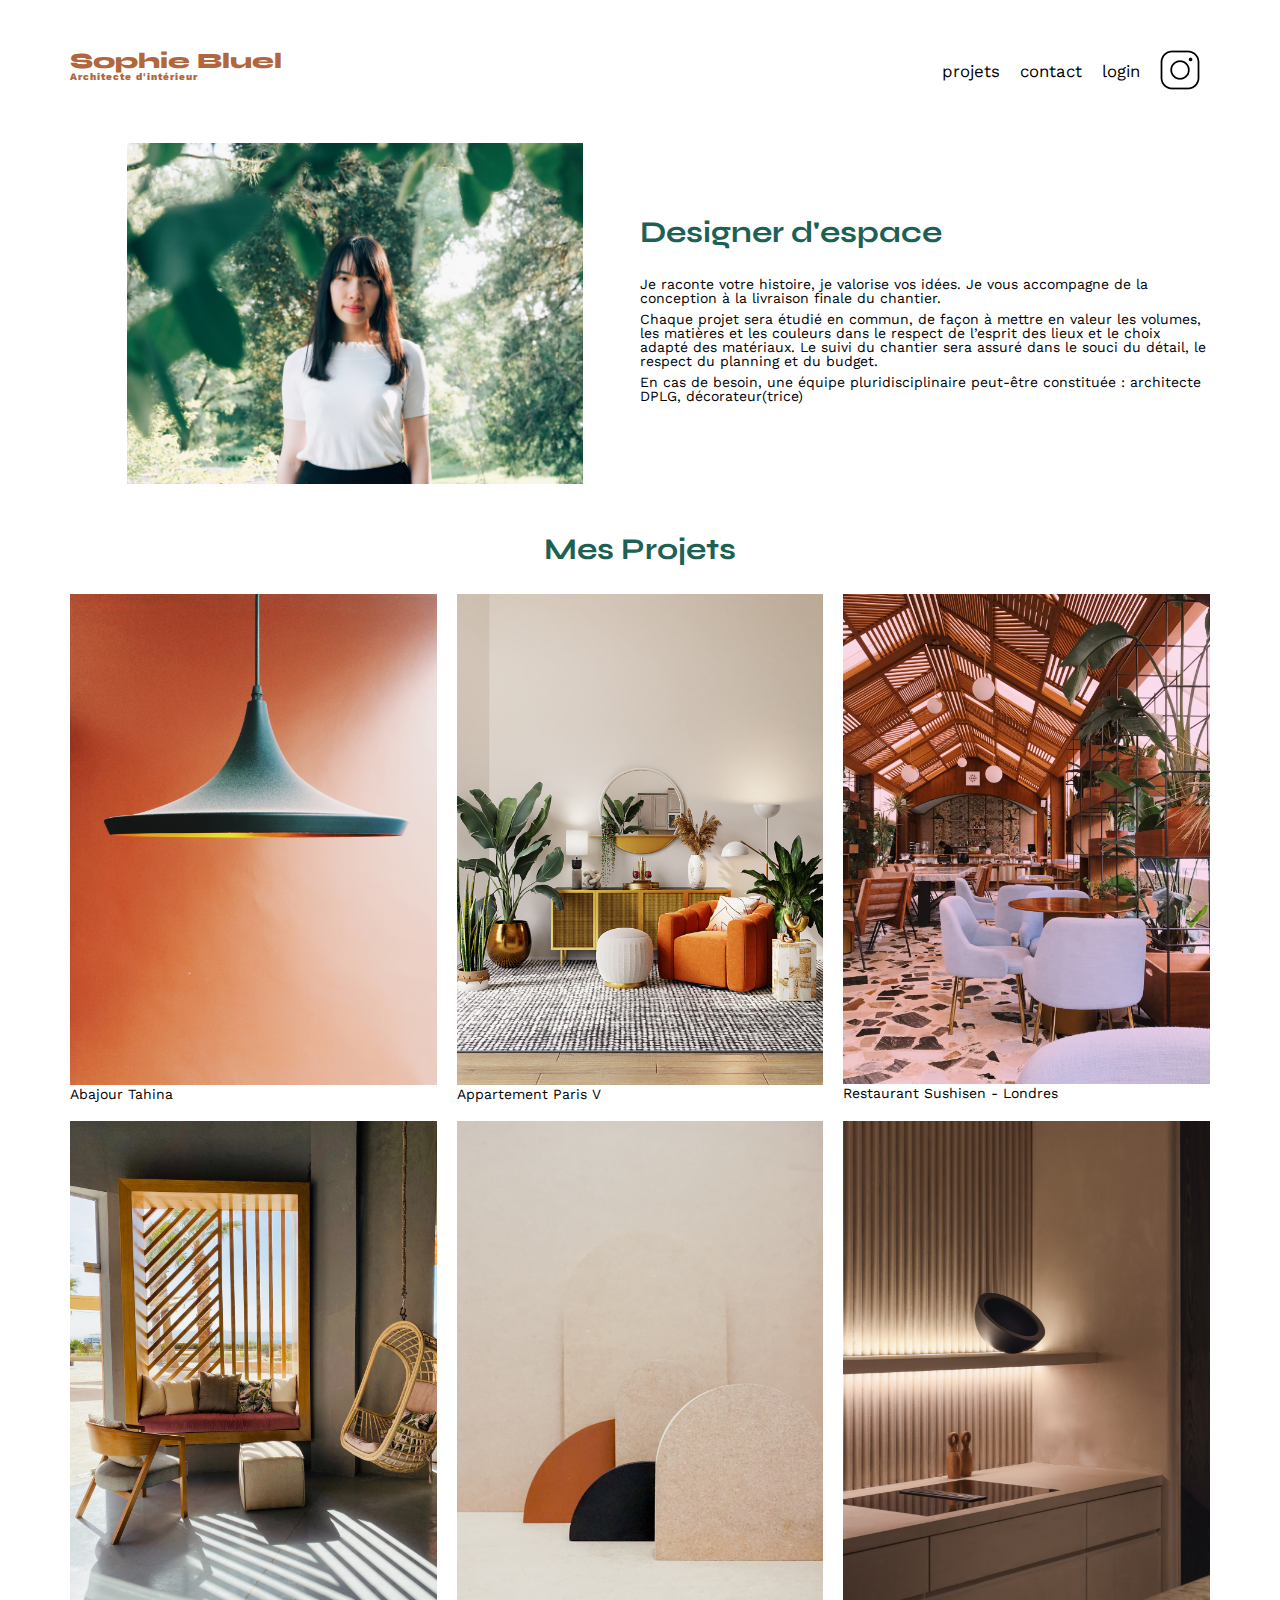
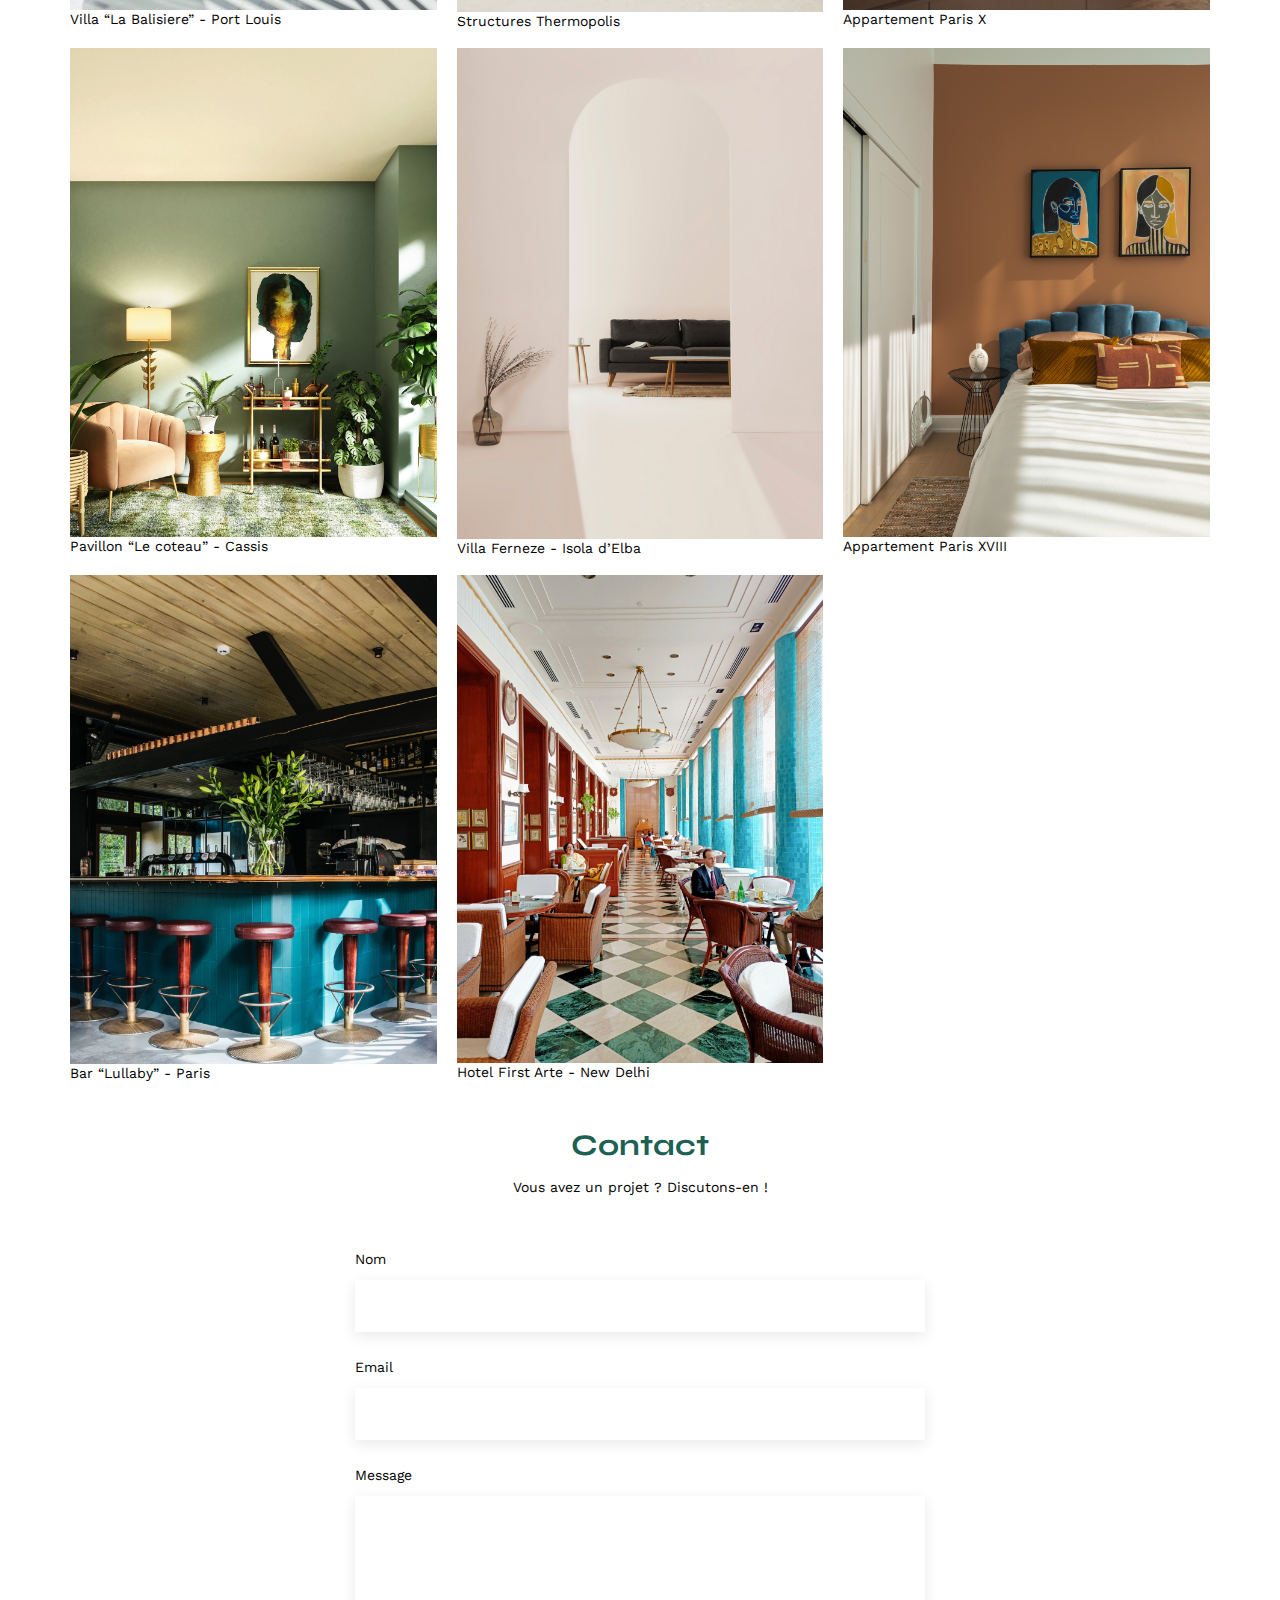
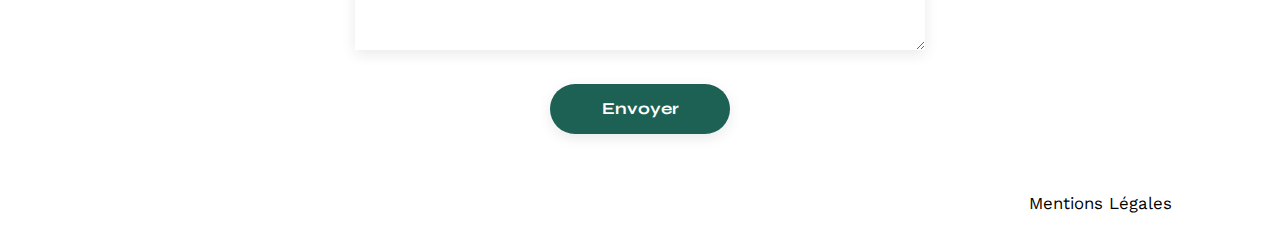
==== FrontEnd/index.html @ 47f8ab68 "Add files via upload" ====
<!DOCTYPE html>
<html lang="fr">
<head>
	<meta charset="UTF-8">
	<title>Sophie Bluel - Architecte d'intérieur</title>
	<meta name="viewport" content="width=device-width, initial-scale=1.0">
	<link rel="preconnect" href="https://fonts.googleapis.com">
	<link rel="preconnect" href="https://fonts.gstatic.com" crossorigin>
	<link href="https://fonts.googleapis.com/css2?family=Syne:wght@700;800&family=Work+Sans&display=swap" rel="stylesheet">
	<meta name="description" content="">
	<link rel="stylesheet" href="./assets/style.css">
</head>
<body>
<header>
	<h1>Sophie Bluel <span>Architecte d'intérieur</span></h1>
	<nav>
		<ul>
			<li>projets</li>
			<li>contact</li>
			<li>login</li>
			<li><img src="./assets/icons/instagram.png" alt="Instagram"></li>
		</ul>
	</nav>
</header>
<main>
	<section id="introduction">
		<figure>
			<img src="./assets/images/sophie-bluel.png" alt="">
		</figure>
		<article>
			<h2>Designer d'espace</h2>
			<p>Je raconte votre histoire, je valorise vos idées. Je vous accompagne de la conception à la livraison finale du chantier.</p>
			<p>Chaque projet sera étudié en commun, de façon à mettre en valeur les volumes, les matières et les couleurs dans le respect de l’esprit des lieux et le choix adapté des matériaux. Le suivi du chantier sera assuré dans le souci du détail, le respect du planning et du budget.</p>
			<p>En cas de besoin, une équipe pluridisciplinaire peut-être constituée : architecte DPLG, décorateur(trice)</p>
		</article>
	</section>
	<section id="portfolio">
		<h2>Mes Projets</h2>
		<div class="gallery">
			<figure>
				<img src="assets/images/abajour-tahina.png" alt="Abajour Tahina">
				<figcaption>Abajour Tahina</figcaption>
			</figure>
			<figure>
				<img src="assets/images/appartement-paris-v.png" alt="Appartement Paris V">
				<figcaption>Appartement Paris V</figcaption>
			</figure>
			<figure>
				<img src="assets/images/restaurant-sushisen-londres.png" alt="Restaurant Sushisen - Londres">
				<figcaption>Restaurant Sushisen - Londres</figcaption>
			</figure>
			<figure>
				<img src="assets/images/la-balisiere.png" alt="Villa “La Balisiere” - Port Louis">
				<figcaption>Villa “La Balisiere” - Port Louis</figcaption>
			</figure>
			<figure>
				<img src="assets/images/structures-thermopolis.png" alt="Structures Thermopolis">
				<figcaption>Structures Thermopolis</figcaption>
			</figure>
			<figure>
				<img src="assets/images/appartement-paris-x.png" alt="Appartement Paris X">
				<figcaption>Appartement Paris X</figcaption>
			</figure>
			<figure>
				<img src="assets/images/le-coteau-cassis.png" alt="Pavillon “Le coteau” - Cassis">
				<figcaption>Pavillon “Le coteau” - Cassis</figcaption>
			</figure>
			<figure>
				<img src="assets/images/villa-ferneze.png" alt="Villa Ferneze - Isola d’Elba">
				<figcaption>Villa Ferneze - Isola d’Elba</figcaption>
			</figure>
			<figure>
				<img src="assets/images/appartement-paris-xviii.png" alt="Appartement Paris XVIII">
				<figcaption>Appartement Paris XVIII</figcaption>
			</figure>
			<figure>
				<img src="assets/images/bar-lullaby-paris.png" alt="Bar “Lullaby” - Paris">
				<figcaption>Bar “Lullaby” - Paris</figcaption>
			</figure>
			<figure>
				<img src="assets/images/hotel-first-arte-new-delhi.png" alt="Hotel First Arte - New Delhi">
				<figcaption>Hotel First Arte - New Delhi</figcaption>
			</figure>
		</div>
	</section>
	<section id="contact">
		<h2>Contact</h2>
		<p>Vous avez un projet ? Discutons-en !</p>
		<form action="#" method="post">
			<label for="name">Nom</label>
			<input type="text" name="name" id="name">
			<label for="email">Email</label>
			<input type="email" name="email" id="email">
			<label for="message">Message</label>
			<textarea name="message" id="message" cols="30" rows="10"></textarea>
			<input type="submit" value="Envoyer">
		</form>
	</section>
</main>

<footer>
	<nav>
		<ul>
			<li>Mentions Légales</li>
		</ul>
	</nav>
</footer>
</body>
</html>
---- FrontEnd/assets/style.css ----
/* http://meyerweb.com/eric/tools/css/reset/
   v2.0 | 20110126
   License: none (public domain)
*/

html, body, div, span, applet, object, iframe,
h1, h2, h3, h4, h5, h6, p, blockquote, pre,
a, abbr, acronym, address, big, cite, code,
del, dfn, em, img, ins, kbd, q, s, samp,
small, strike, strong, sub, sup, tt, var,
b, u, i, center,
dl, dt, dd, ol, ul, li,
fieldset, form, label, legend,
table, caption, tbody, tfoot, thead, tr, th, td,
article, aside, canvas, details, embed,
figure, figcaption, footer, header, hgroup,
menu, nav, output, ruby, section, summary,
time, mark, audio, video {
	margin: 0;
	padding: 0;
	border: 0;
	font-size: 100%;
	font: inherit;
	vertical-align: baseline;
}
/* HTML5 display-role reset for older browsers */
article, aside, details, figcaption, figure,
footer, header, hgroup, menu, nav, section {
	display: block;
}
body {
	line-height: 1;
}
ol, ul {
	list-style: none;
}
blockquote, q {
	quotes: none;
}
blockquote:before, blockquote:after,
q:before, q:after {
	content: '';
	content: none;
}
table {
	border-collapse: collapse;
	border-spacing: 0;
}
/** end reset css**/
body {
	max-width: 1140px;
	margin:auto;
	font-family: 'Work Sans' ;
	font-size: 14px;
}
header {
	display: flex;
	justify-content: space-between;
	margin: 50px 0
}
section {
	margin: 50px 0
}

h1{
	display: flex;
	flex-direction: column;
	font-family: 'Syne';
	font-size: 22px;
	font-weight: 800;
	color: #B1663C
}

h1 > span {
	font-family: 'Work Sans';
	font-size:10px;
	letter-spacing: 0.1em;
;
}

h2{
	font-family: 'Syne';
	font-weight: 700;
	font-size: 30px;
	color: #1D6154
}
nav ul {
	display: flex;
	align-items: center;
	list-style-type: none;

}
nav li {
	padding: 0 10px;
	font-size: 1.2em;
}

li:hover {
	color: #B1663C;
}
#introduction {
	display: flex;
	align-items: center;
}
#introduction figure {
	flex: 1
}
#introduction img {
	display: block;
	margin: auto;
	width: 80%;
}

#introduction article {
	flex: 1
}
#introduction h2 {
	margin-bottom: 1em;
}

#introduction p {
	margin-bottom: 0.5em;
}
#portfolio h2 {
	text-align: center;
	margin-bottom: 1em;
}
.gallery {
	width: 100%;
	display: grid;
	grid-template-columns: 1fr 1fr 1fr;
	grid-column-gap: 20px;
	grid-row-gap: 20px;
}

.gallery img {
	width: 100%;

}
#contact {
	width: 50%;
margin: auto;
}
#contact > * {
	text-align: center;

}
#contact h2{
	margin-bottom: 20px;
}
#contact form {
	text-align: left;
	margin-top:30px;
	display: flex;
	flex-direction: column;
}

#contact input {
	height: 50px;
	font-size: 1.2em;
	border: none;
	box-shadow: 0px 4px 14px rgba(0, 0, 0, 0.09);
}
#contact label {
	margin: 2em 0 1em 0;
}
#contact textarea {
	border: none;
	box-shadow: 0px 4px 14px rgba(0, 0, 0, 0.09);
}

input[type="submit"]{
	font-family: 'Syne';
	font-weight: 700;
	color: white;
	background-color: #1D6154;
	margin : 2em auto ;
	width: 180px;
	text-align: center;
	border-radius: 60px ;
}

footer nav ul {
	display: flex;
	justify-content: flex-end;
	margin: 2em
}
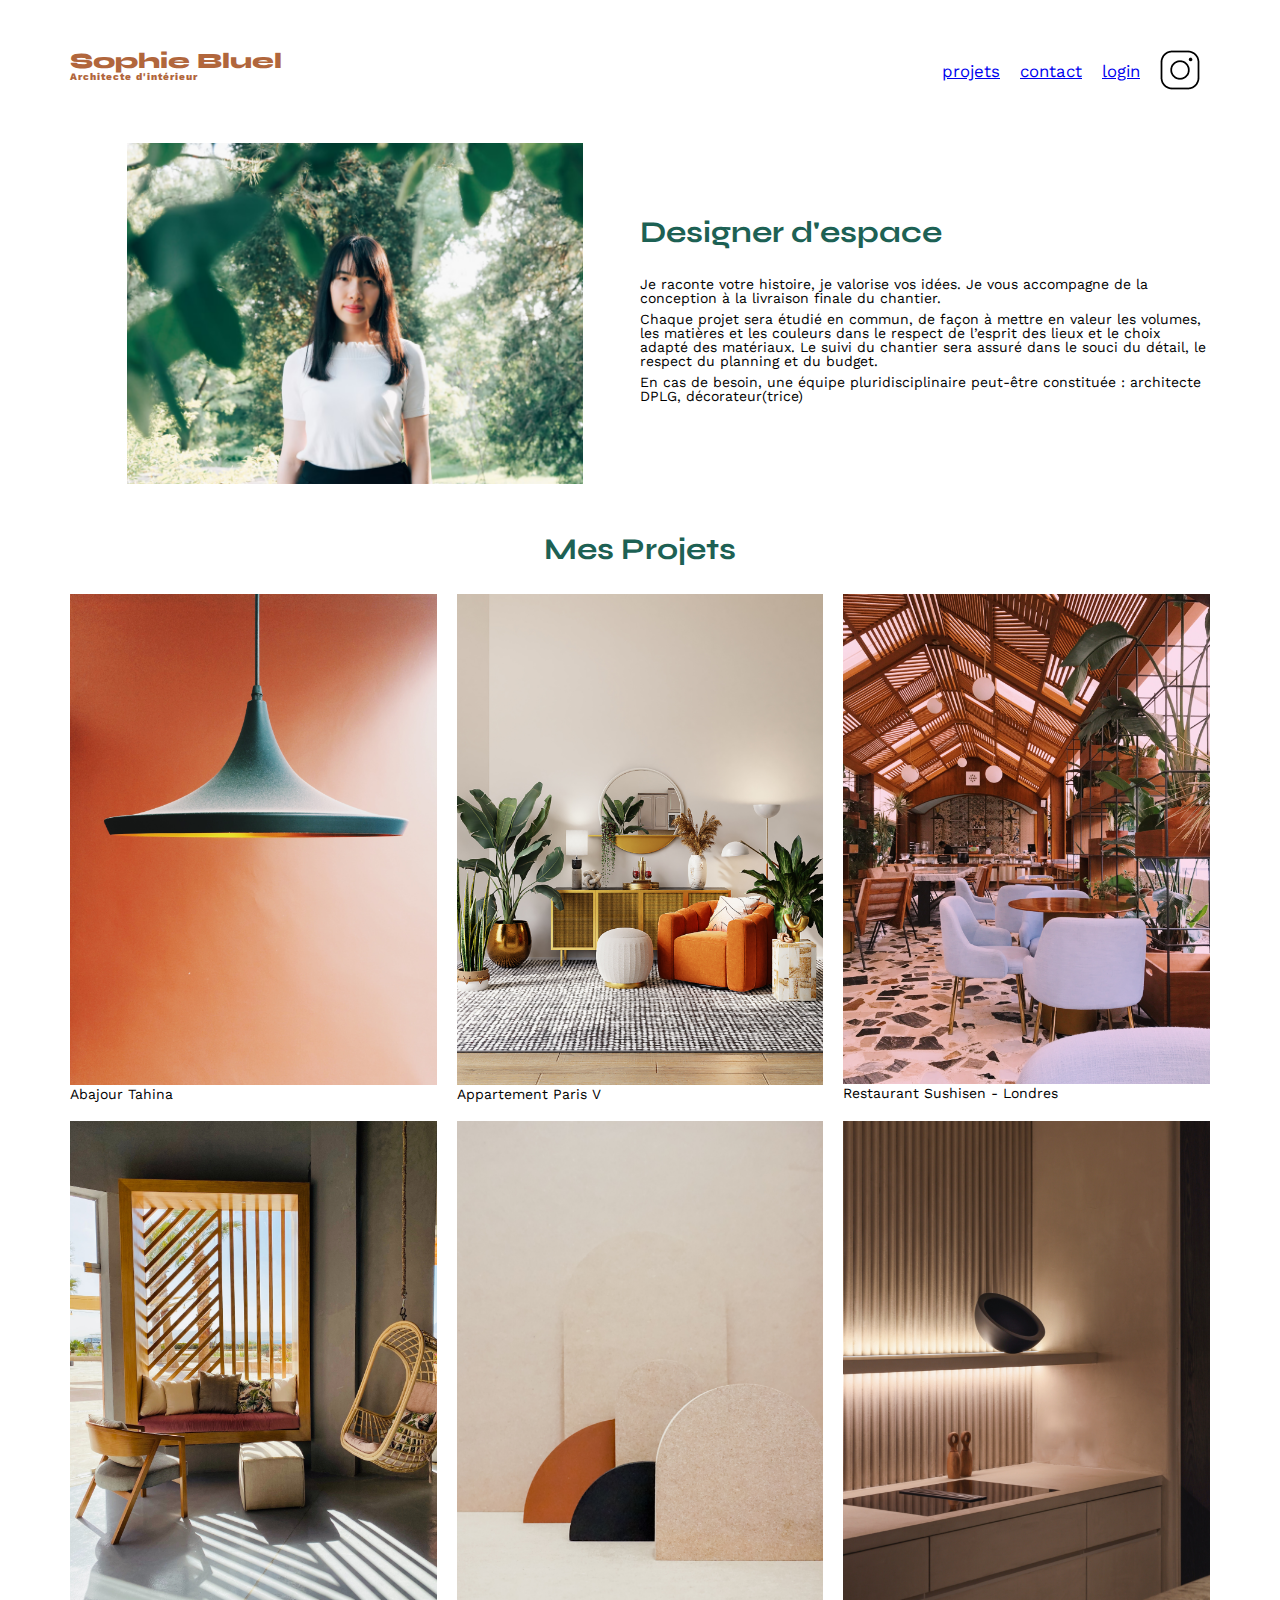
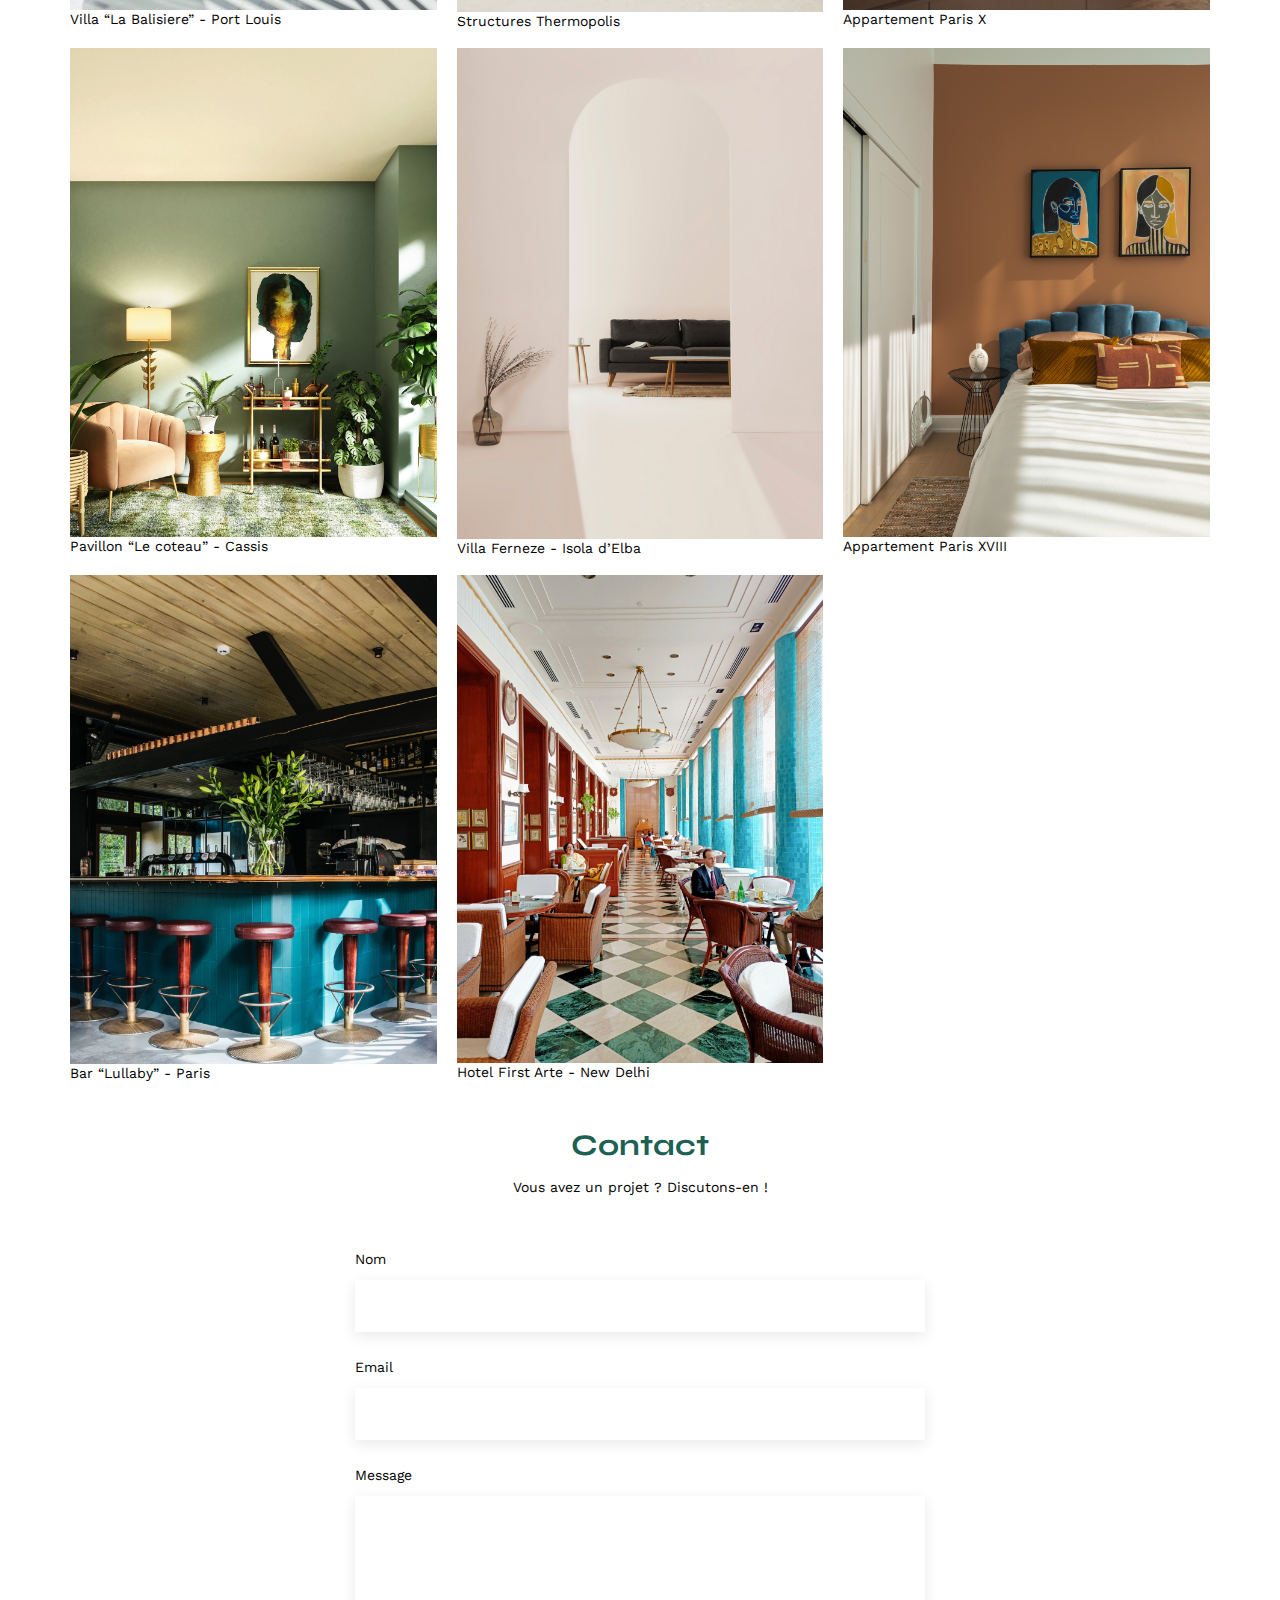
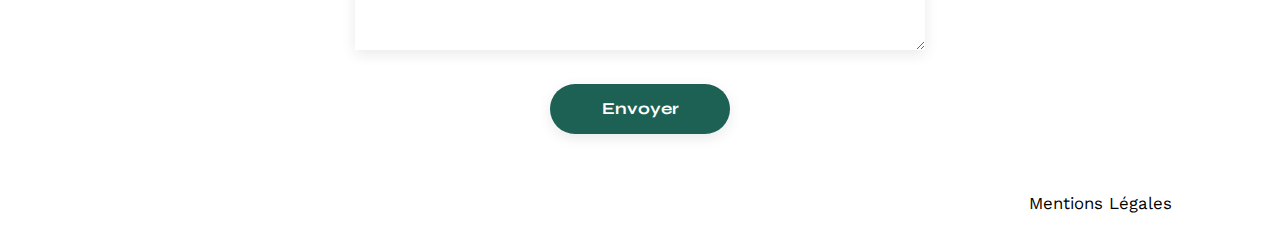
==== commit 5257da36: "Add files via upload" ====
--- a/FrontEnd/index.html
+++ b/FrontEnd/index.html
@@ -1,109 +1,117 @@
 <!DOCTYPE html>
 <html lang="fr">
+
 <head>
 	<meta charset="UTF-8">
 	<title>Sophie Bluel - Architecte d'intérieur</title>
 	<meta name="viewport" content="width=device-width, initial-scale=1.0">
 	<link rel="preconnect" href="https://fonts.googleapis.com">
 	<link rel="preconnect" href="https://fonts.gstatic.com" crossorigin>
-	<link href="https://fonts.googleapis.com/css2?family=Syne:wght@700;800&family=Work+Sans&display=swap" rel="stylesheet">
+	<link href="https://fonts.googleapis.com/css2?family=Syne:wght@700;800&family=Work+Sans&display=swap"
+		rel="stylesheet">
 	<meta name="description" content="">
 	<link rel="stylesheet" href="./assets/style.css">
 </head>
+
 <body>
-<header>
-	<h1>Sophie Bluel <span>Architecte d'intérieur</span></h1>
-	<nav>
-		<ul>
-			<li>projets</li>
-			<li>contact</li>
-			<li>login</li>
-			<li><img src="./assets/icons/instagram.png" alt="Instagram"></li>
-		</ul>
-	</nav>
-</header>
-<main>
-	<section id="introduction">
-		<figure>
-			<img src="./assets/images/sophie-bluel.png" alt="">
-		</figure>
-		<article>
-			<h2>Designer d'espace</h2>
-			<p>Je raconte votre histoire, je valorise vos idées. Je vous accompagne de la conception à la livraison finale du chantier.</p>
-			<p>Chaque projet sera étudié en commun, de façon à mettre en valeur les volumes, les matières et les couleurs dans le respect de l’esprit des lieux et le choix adapté des matériaux. Le suivi du chantier sera assuré dans le souci du détail, le respect du planning et du budget.</p>
-			<p>En cas de besoin, une équipe pluridisciplinaire peut-être constituée : architecte DPLG, décorateur(trice)</p>
-		</article>
-	</section>
-	<section id="portfolio">
-		<h2>Mes Projets</h2>
-		<div class="gallery">
+	<header>
+		<h1>Sophie Bluel <span>Architecte d'intérieur</span></h1>
+		<nav>
+			<ul>
+				<li><a href="#portfolio">projets</a></li>
+				<li><a href="#contact">contact</a></li>
+				<li> <a href="./Connexion.html" target="_blank">login</a></li>
+				<li><img src="./assets/icons/instagram.png" alt="Instagram"></li>
+			</ul>
+		</nav>
+	</header>
+	<main>
+		<section id="introduction">
 			<figure>
-				<img src="assets/images/abajour-tahina.png" alt="Abajour Tahina">
-				<figcaption>Abajour Tahina</figcaption>
+				<img src="./assets/images/sophie-bluel.png" alt="">
 			</figure>
-			<figure>
-				<img src="assets/images/appartement-paris-v.png" alt="Appartement Paris V">
-				<figcaption>Appartement Paris V</figcaption>
-			</figure>
-			<figure>
-				<img src="assets/images/restaurant-sushisen-londres.png" alt="Restaurant Sushisen - Londres">
-				<figcaption>Restaurant Sushisen - Londres</figcaption>
-			</figure>
-			<figure>
-				<img src="assets/images/la-balisiere.png" alt="Villa “La Balisiere” - Port Louis">
-				<figcaption>Villa “La Balisiere” - Port Louis</figcaption>
-			</figure>
-			<figure>
-				<img src="assets/images/structures-thermopolis.png" alt="Structures Thermopolis">
-				<figcaption>Structures Thermopolis</figcaption>
-			</figure>
-			<figure>
-				<img src="assets/images/appartement-paris-x.png" alt="Appartement Paris X">
-				<figcaption>Appartement Paris X</figcaption>
-			</figure>
-			<figure>
-				<img src="assets/images/le-coteau-cassis.png" alt="Pavillon “Le coteau” - Cassis">
-				<figcaption>Pavillon “Le coteau” - Cassis</figcaption>
-			</figure>
-			<figure>
-				<img src="assets/images/villa-ferneze.png" alt="Villa Ferneze - Isola d’Elba">
-				<figcaption>Villa Ferneze - Isola d’Elba</figcaption>
-			</figure>
-			<figure>
-				<img src="assets/images/appartement-paris-xviii.png" alt="Appartement Paris XVIII">
-				<figcaption>Appartement Paris XVIII</figcaption>
-			</figure>
-			<figure>
-				<img src="assets/images/bar-lullaby-paris.png" alt="Bar “Lullaby” - Paris">
-				<figcaption>Bar “Lullaby” - Paris</figcaption>
-			</figure>
-			<figure>
-				<img src="assets/images/hotel-first-arte-new-delhi.png" alt="Hotel First Arte - New Delhi">
-				<figcaption>Hotel First Arte - New Delhi</figcaption>
-			</figure>
-		</div>
-	</section>
-	<section id="contact">
-		<h2>Contact</h2>
-		<p>Vous avez un projet ? Discutons-en !</p>
-		<form action="#" method="post">
-			<label for="name">Nom</label>
-			<input type="text" name="name" id="name">
-			<label for="email">Email</label>
-			<input type="email" name="email" id="email">
-			<label for="message">Message</label>
-			<textarea name="message" id="message" cols="30" rows="10"></textarea>
-			<input type="submit" value="Envoyer">
-		</form>
-	</section>
-</main>
+			<article>
+				<h2>Designer d'espace</h2>
+				<p>Je raconte votre histoire, je valorise vos idées. Je vous accompagne de la conception à la livraison
+					finale du chantier.</p>
+				<p>Chaque projet sera étudié en commun, de façon à mettre en valeur les volumes, les matières et les
+					couleurs dans le respect de l’esprit des lieux et le choix adapté des matériaux. Le suivi du
+					chantier sera assuré dans le souci du détail, le respect du planning et du budget.</p>
+				<p>En cas de besoin, une équipe pluridisciplinaire peut-être constituée : architecte DPLG,
+					décorateur(trice)</p>
+			</article>
+		</section>
+		<section id="portfolio">
+			<h2>Mes Projets</h2>
+			<div class="gallery">
+				<figure>
+					<img src="assets/images/abajour-tahina.png" alt="Abajour Tahina">
+					<figcaption>Abajour Tahina</figcaption>
+				</figure>
+				<figure>
+					<img src="assets/images/appartement-paris-v.png" alt="Appartement Paris V">
+					<figcaption>Appartement Paris V</figcaption>
+				</figure>
+				<figure>
+					<img src="assets/images/restaurant-sushisen-londres.png" alt="Restaurant Sushisen - Londres">
+					<figcaption>Restaurant Sushisen - Londres</figcaption>
+				</figure>
+				<figure>
+					<img src="assets/images/la-balisiere.png" alt="Villa “La Balisiere” - Port Louis">
+					<figcaption>Villa “La Balisiere” - Port Louis</figcaption>
+				</figure>
+				<figure>
+					<img src="assets/images/structures-thermopolis.png" alt="Structures Thermopolis">
+					<figcaption>Structures Thermopolis</figcaption>
+				</figure>
+				<figure>
+					<img src="assets/images/appartement-paris-x.png" alt="Appartement Paris X">
+					<figcaption>Appartement Paris X</figcaption>
+				</figure>
+				<figure>
+					<img src="assets/images/le-coteau-cassis.png" alt="Pavillon “Le coteau” - Cassis">
+					<figcaption>Pavillon “Le coteau” - Cassis</figcaption>
+				</figure>
+				<figure>
+					<img src="assets/images/villa-ferneze.png" alt="Villa Ferneze - Isola d’Elba">
+					<figcaption>Villa Ferneze - Isola d’Elba</figcaption>
+				</figure>
+				<figure>
+					<img src="assets/images/appartement-paris-xviii.png" alt="Appartement Paris XVIII">
+					<figcaption>Appartement Paris XVIII</figcaption>
+				</figure>
+				<figure>
+					<img src="assets/images/bar-lullaby-paris.png" alt="Bar “Lullaby” - Paris">
+					<figcaption>Bar “Lullaby” - Paris</figcaption>
+				</figure>
+				<figure>
+					<img src="assets/images/hotel-first-arte-new-delhi.png" alt="Hotel First Arte - New Delhi">
+					<figcaption>Hotel First Arte - New Delhi</figcaption>
+				</figure>
+			</div>
+		</section>
+		<section id="contact">
+			<h2>Contact</h2>
+			<p>Vous avez un projet ? Discutons-en !</p>
+			<form action="#" method="post">
+				<label for="name">Nom</label>
+				<input type="text" name="name" id="name">
+				<label for="email">Email</label>
+				<input type="email" name="email" id="email">
+				<label for="message">Message</label>
+				<textarea name="message" id="message" cols="30" rows="10"></textarea>
+				<input type="submit" value="Envoyer">
+			</form>
+		</section>
+	</main>
 
-<footer>
-	<nav>
-		<ul>
-			<li>Mentions Légales</li>
-		</ul>
-	</nav>
-</footer>
+	<footer>
+		<nav>
+			<ul>
+				<li>Mentions Légales</li>
+			</ul>
+		</nav>
+	</footer>
 </body>
-</html>
+
+</html>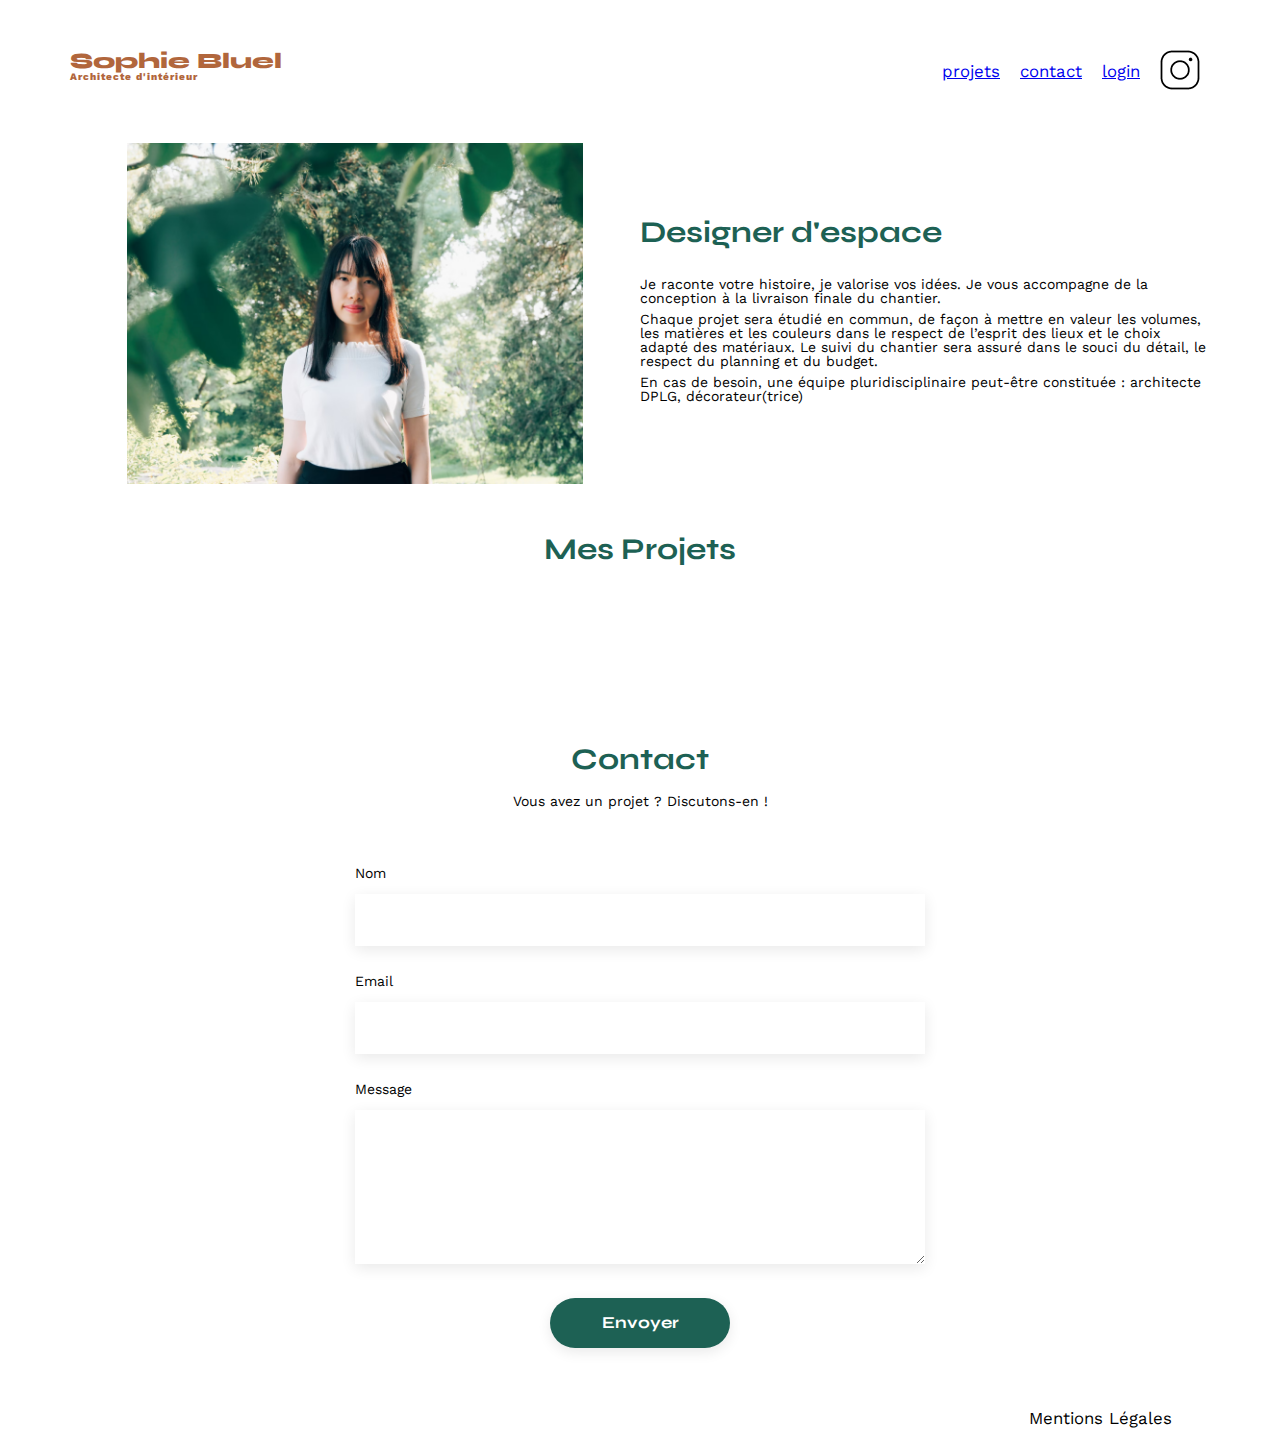
==== commit c954d5c4: "Add files via upload" ====
--- a/FrontEnd/index.html
+++ b/FrontEnd/index.html
@@ -11,6 +11,7 @@
 		rel="stylesheet">
 	<meta name="description" content="">
 	<link rel="stylesheet" href="./assets/style.css">
+	<script type="module" src="./js/index.js" defer></script>
 </head>
 
 <body>
@@ -43,51 +44,11 @@
 		</section>
 		<section id="portfolio">
 			<h2>Mes Projets</h2>
+			<div class="categorie_filtre">
+				<!-- Les boutons de catégories seront ajoutés ici dynamiquement -->
+			</div>
 			<div class="gallery">
-				<figure>
-					<img src="assets/images/abajour-tahina.png" alt="Abajour Tahina">
-					<figcaption>Abajour Tahina</figcaption>
-				</figure>
-				<figure>
-					<img src="assets/images/appartement-paris-v.png" alt="Appartement Paris V">
-					<figcaption>Appartement Paris V</figcaption>
-				</figure>
-				<figure>
-					<img src="assets/images/restaurant-sushisen-londres.png" alt="Restaurant Sushisen - Londres">
-					<figcaption>Restaurant Sushisen - Londres</figcaption>
-				</figure>
-				<figure>
-					<img src="assets/images/la-balisiere.png" alt="Villa “La Balisiere” - Port Louis">
-					<figcaption>Villa “La Balisiere” - Port Louis</figcaption>
-				</figure>
-				<figure>
-					<img src="assets/images/structures-thermopolis.png" alt="Structures Thermopolis">
-					<figcaption>Structures Thermopolis</figcaption>
-				</figure>
-				<figure>
-					<img src="assets/images/appartement-paris-x.png" alt="Appartement Paris X">
-					<figcaption>Appartement Paris X</figcaption>
-				</figure>
-				<figure>
-					<img src="assets/images/le-coteau-cassis.png" alt="Pavillon “Le coteau” - Cassis">
-					<figcaption>Pavillon “Le coteau” - Cassis</figcaption>
-				</figure>
-				<figure>
-					<img src="assets/images/villa-ferneze.png" alt="Villa Ferneze - Isola d’Elba">
-					<figcaption>Villa Ferneze - Isola d’Elba</figcaption>
-				</figure>
-				<figure>
-					<img src="assets/images/appartement-paris-xviii.png" alt="Appartement Paris XVIII">
-					<figcaption>Appartement Paris XVIII</figcaption>
-				</figure>
-				<figure>
-					<img src="assets/images/bar-lullaby-paris.png" alt="Bar “Lullaby” - Paris">
-					<figcaption>Bar “Lullaby” - Paris</figcaption>
-				</figure>
-				<figure>
-					<img src="assets/images/hotel-first-arte-new-delhi.png" alt="Hotel First Arte - New Delhi">
-					<figcaption>Hotel First Arte - New Delhi</figcaption>
-				</figure>
+				<!-- Les projets  seront ajoutés ici dynamiquement -->
 			</div>
 		</section>
 		<section id="contact">
--- a/FrontEnd/assets/style.css
+++ b/FrontEnd/assets/style.css
@@ -186,3 +186,61 @@
 	margin: 2em
 }
 
+/* CODE CSS RAJOUTER */
+
+.categorie_filtre {
+	display: flex;
+	justify-content: center;
+	align-items: center;
+	gap: 0.93rem;
+	height: 6.25rem;
+}
+
+.categorie_filtre button {
+	background-color: #fefef8;
+	padding: 0.56rem 1.25rem;
+	border: 0.06rem solid #1d6154;
+	border-radius: 1.56rem;
+	color: #1d6154;
+	font-weight: 700;
+	font-size: 1.2rem;
+	font-family: Syne;
+	cursor: pointer;
+}
+
+.categorie_filtre button:focus {
+	background-color: #1d6154;
+	color: white;
+}
+
+#login {
+	width: 50%;
+margin: auto;
+}
+#login > * {
+	text-align: center;
+
+}
+#login h2{
+	margin-bottom: 20px;
+}
+#login form {
+	text-align: left;
+	margin-top:30px;
+	display: flex;
+	flex-direction: column;
+}
+
+#login input {
+	height: 50px;
+	font-size: 1.2em;
+	border: none;
+	box-shadow: 0px 4px 14px rgba(0, 0, 0, 0.09);
+}
+#login label {
+	margin: 2em 0 1em 0;
+}
+#login textarea {
+	border: none;
+	box-shadow: 0px 4px 14px rgba(0, 0, 0, 0.09);
+}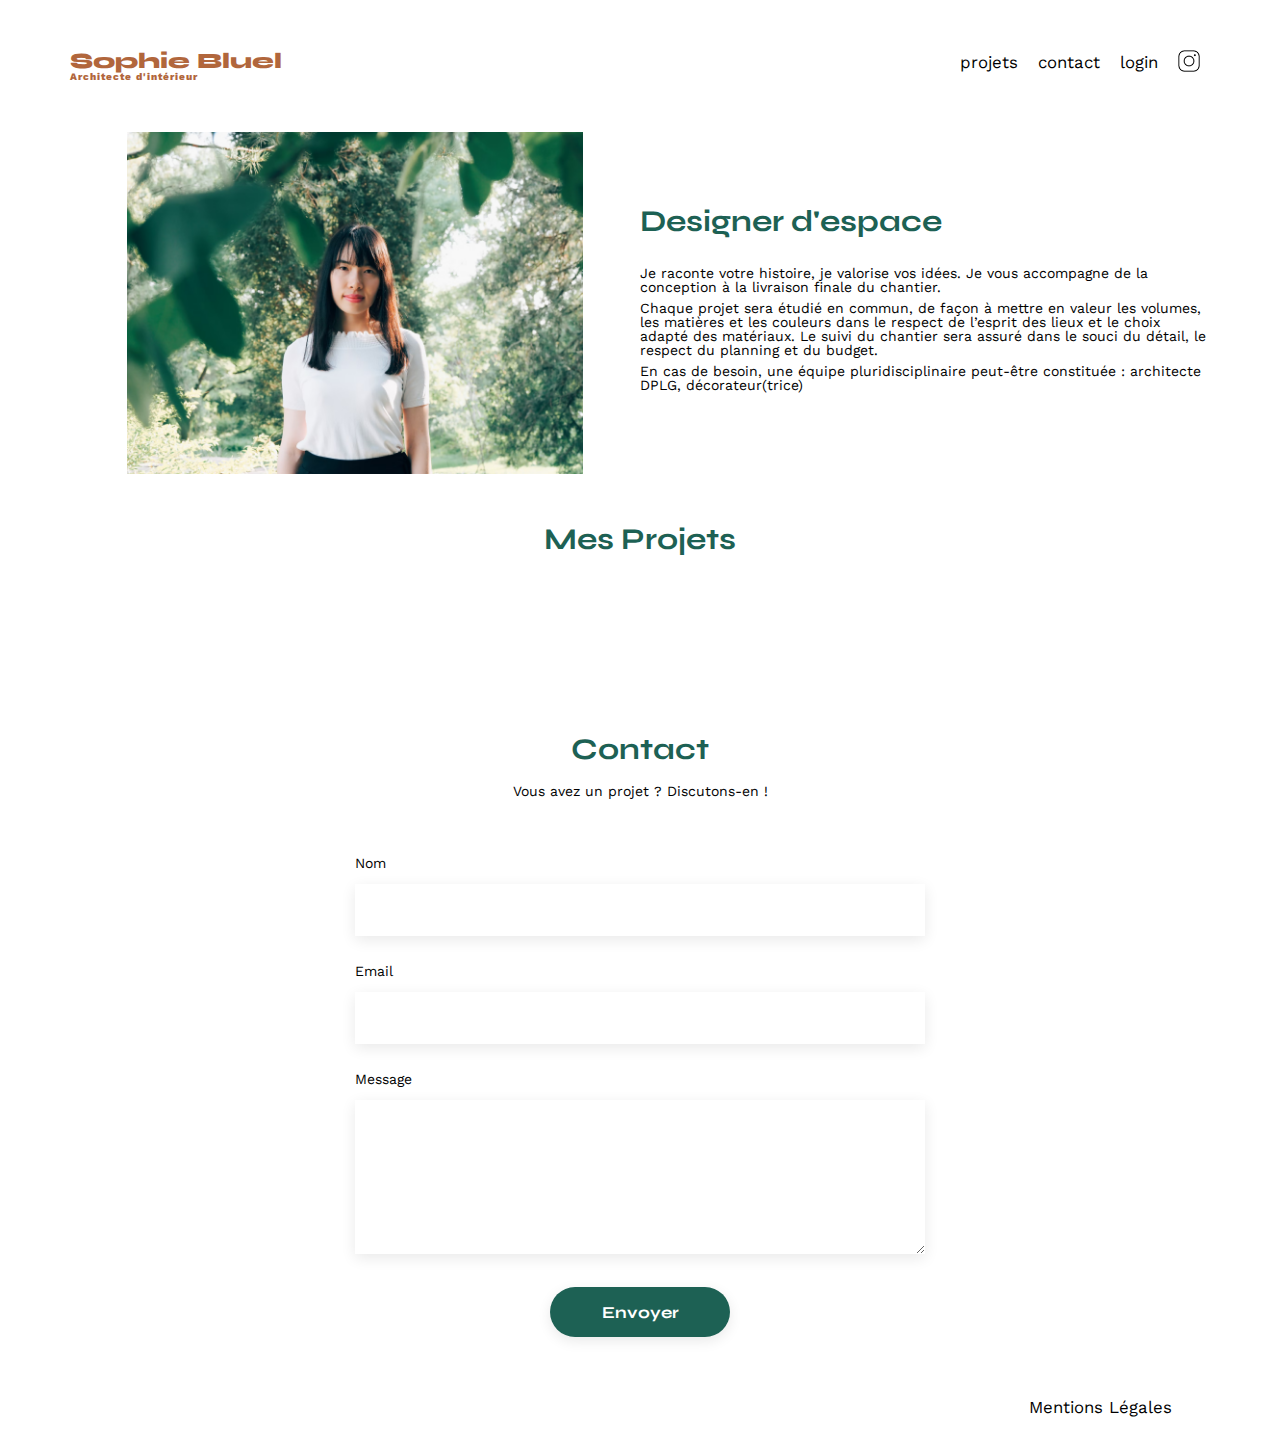
==== commit 098d697f: "Add files via upload" ====
--- a/FrontEnd/index.html
+++ b/FrontEnd/index.html
@@ -9,6 +9,7 @@
 	<link rel="preconnect" href="https://fonts.gstatic.com" crossorigin>
 	<link href="https://fonts.googleapis.com/css2?family=Syne:wght@700;800&family=Work+Sans&display=swap"
 		rel="stylesheet">
+	<link href="https://cdnjs.cloudflare.com/ajax/libs/font-awesome/6.7.1/css/all.min.css" rel="stylesheet">
 	<meta name="description" content="">
 	<link rel="stylesheet" href="./assets/style.css">
 	<script type="module" src="./js/index.js" defer></script>
@@ -21,7 +22,7 @@
 			<ul>
 				<li><a href="#portfolio">projets</a></li>
 				<li><a href="#contact">contact</a></li>
-				<li> <a href="./Connexion.html" target="_blank">login</a></li>
+				<li> <a href="./Connexion.html">login</a></li>
 				<li><img src="./assets/icons/instagram.png" alt="Instagram"></li>
 			</ul>
 		</nav>
--- a/FrontEnd/assets/style.css
+++ b/FrontEnd/assets/style.css
@@ -52,12 +52,19 @@
 	margin:auto;
 	font-family: 'Work Sans' ;
 	font-size: 14px;
+	background-color: white;
 }
 header {
 	display: flex;
 	justify-content: space-between;
 	margin: 50px 0
 }
+
+header img {
+	width: 22px;
+	height: 22px;
+}
+
 section {
 	margin: 50px 0
 }
@@ -93,6 +100,17 @@
 nav li {
 	padding: 0 10px;
 	font-size: 1.2em;
+	
+}
+
+nav a {
+		text-decoration: none;
+		color: black;
+
+}
+
+nav a:hover {
+	color: #B1663C;
 }
 
 li:hover {
@@ -243,4 +261,67 @@
 #login textarea {
 	border: none;
 	box-shadow: 0px 4px 14px rgba(0, 0, 0, 0.09);
-}+}
+
+.sophie-link{
+	text-decoration: none;
+	display: flex;
+	flex-direction: column;
+	font-family: 'Syne';
+	font-size: 22px;
+	font-weight: 800;
+	color: #B1663C}
+
+.sophie-link > span {	
+	font-family: 'Work Sans';
+	font-size:10px;
+	letter-spacing: 0.1em;
+}
+
+.sophie-link:hover {
+	color: black;
+}
+
+nav a {
+	text-decoration: none;
+	color: black;
+
+}
+
+nav a:hover {
+color: #B1663C;
+}
+
+#modifier-button {
+    display: flex;
+    align-items: center;
+    gap: 8px;
+	font-size: 14px;
+	font-family: 'Work Sans';
+    background: none;
+    border: none;
+    cursor: pointer;
+    color: #000;
+}
+
+#barreNoireid {
+	background-color: black; 
+	/* position: fixed;  */
+	position: absolute;
+	top: 0;
+	left: 0;
+	width: 100%; 
+	height: 40px; 
+  }
+
+.barreNoireid-content {
+	display: flex;
+	justify-content: center; 
+	align-items: center; 
+	height: 100%; 
+  	color: white;
+}
+  
+  .barreNoireid-content i {
+	margin-right: 21px; 
+  }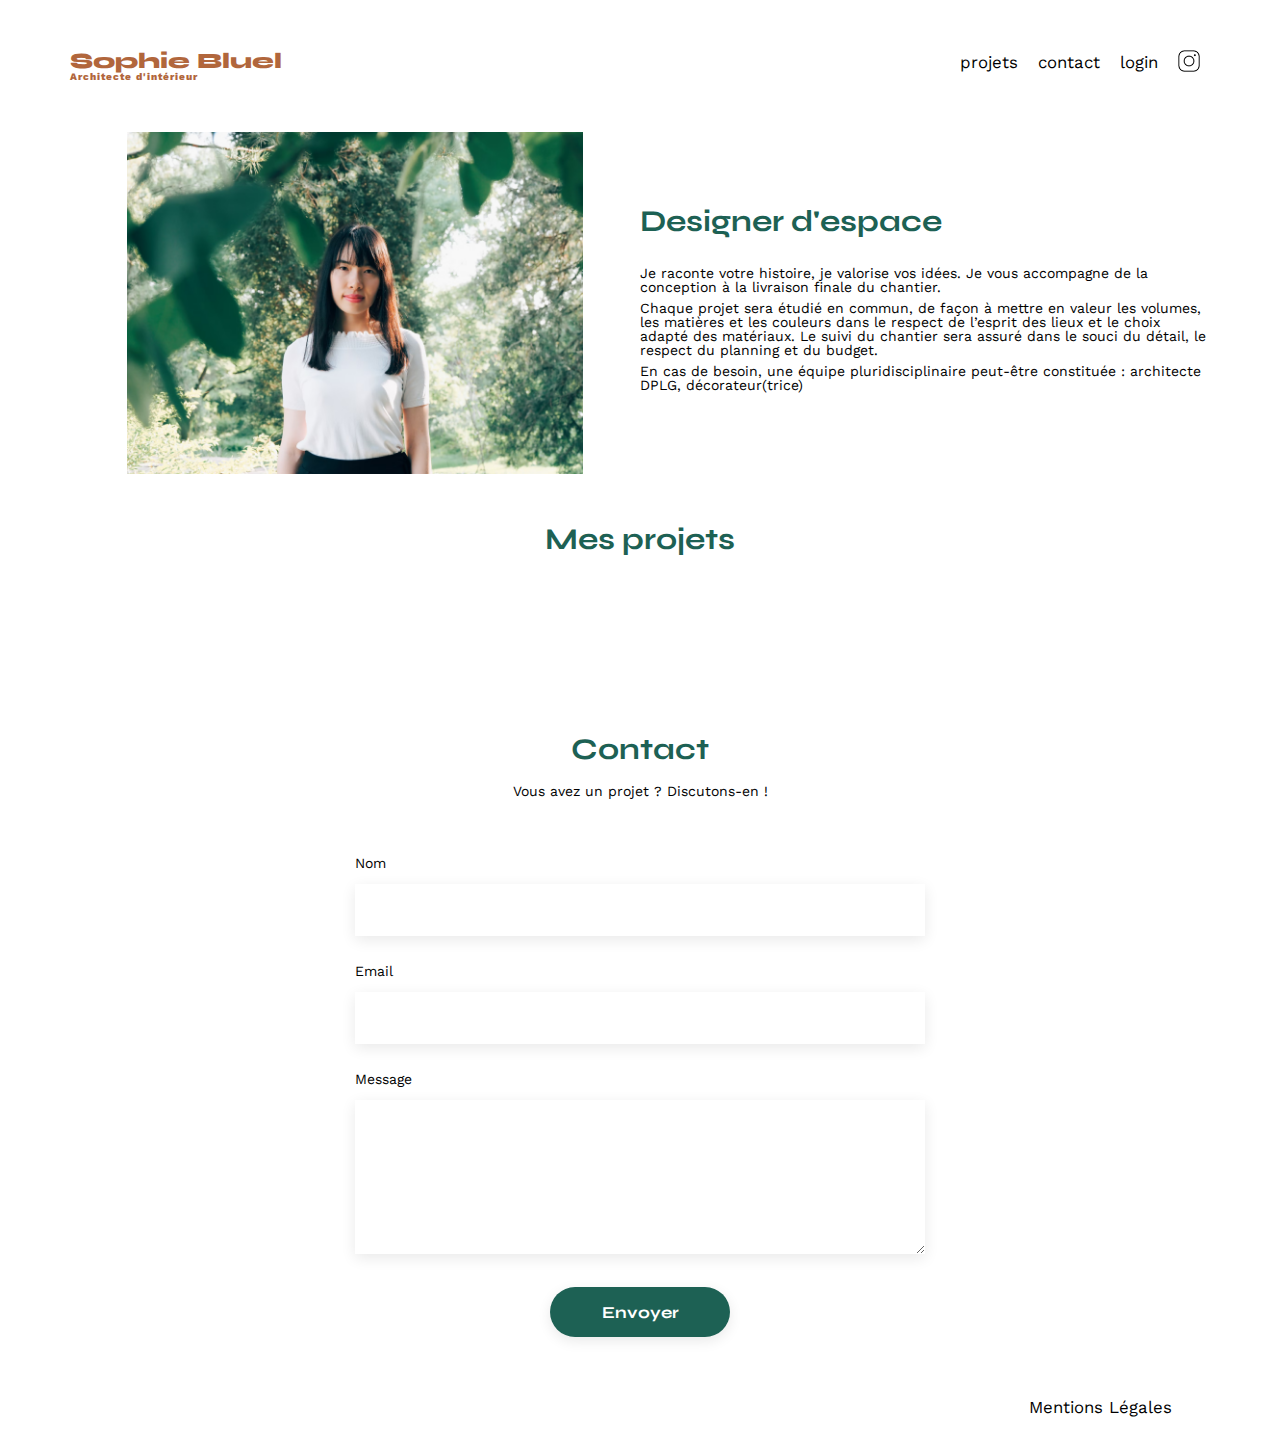
==== commit 8b6c42d0: "Add files via upload" ====
--- a/FrontEnd/index.html
+++ b/FrontEnd/index.html
@@ -44,8 +44,11 @@
 			</article>
 		</section>
 		<section id="portfolio">
-			<h2>Mes Projets</h2>
+			<div class="section-projets">
+				<h2 class="titre-projets">Mes projets</h2>
+			</div>
 			<div class="categorie_filtre">
+
 				<!-- Les boutons de catégories seront ajoutés ici dynamiquement -->
 			</div>
 			<div class="gallery">
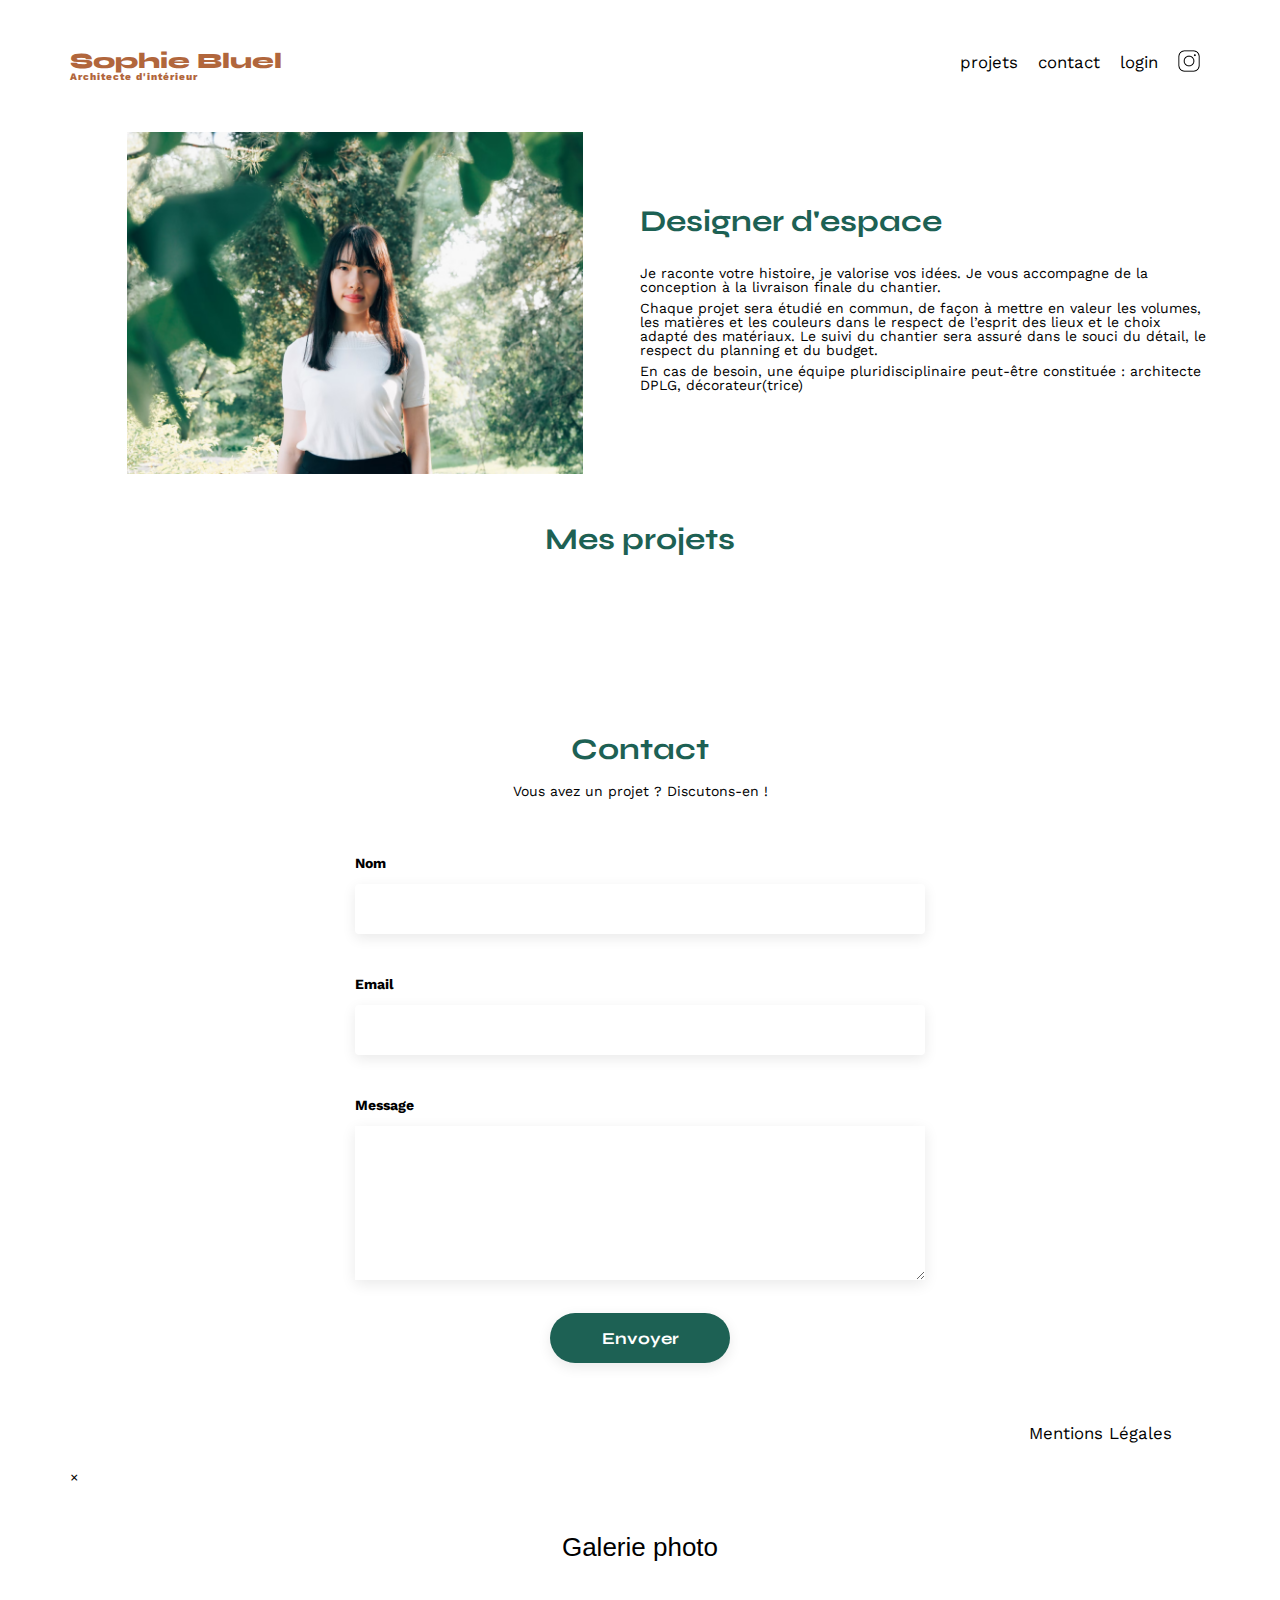
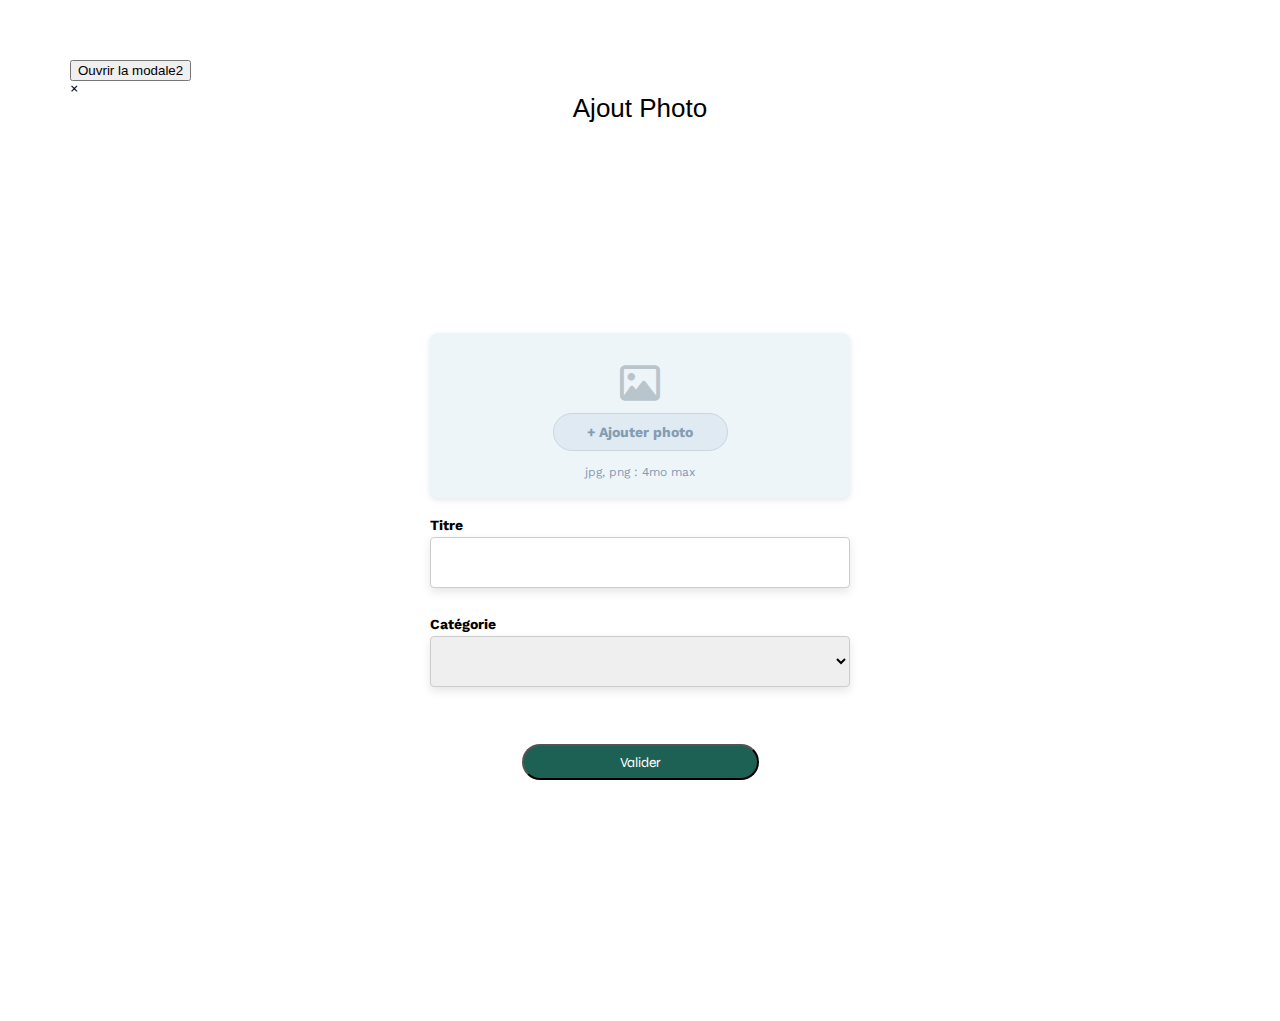
==== commit 8600b638: "Add files via upload" ====
--- a/FrontEnd/index.html
+++ b/FrontEnd/index.html
@@ -77,6 +77,75 @@
 			</ul>
 		</nav>
 	</footer>
+
+	<!-- Modale 1 -->
+
+	<div id="myModal" class="modal">
+		<div class="modal-content">
+			<span class="close">&times;</span>
+
+			<header>
+				<div class="titlemodale">
+					<p> Galerie photo</p>
+				</div>
+			</header>
+
+			<section id="sectionmodale">
+				<div class="gallery-modale">
+					<!-- Les projets seront insérés ici dynamiquement -->
+				</div>
+			</section>
+
+			<button onclick="openModal2()">Ouvrir la modale2</button>
+		</div>
+	</div>
+	<!-- Fin Modale 1-->
+
+	<!-- Modale 2-->
+	<div id="myModal2" class="modal2">
+		<div class="modal2-content">
+			<span class="close2">&times;</span>
+
+			<div class="titlemodale">
+				<p> Ajout Photo</p>
+			</div>
+
+			<div class="form-container">
+				<form class="nouveauProjet">
+
+					<div class="image-upload-container">
+						<label for="image" class="image-label">
+							<div class="imagedefaut" id="preview-container">
+								<img id="image-preview" src="" alt="">
+								<i class="fa-regular fa-image"></i>
+							</div>
+							<div class="image-upload-box">
+								<!-- <i class="fas fa-image"></i> -->
+								<p>+ Ajouter photo</p>
+							</div>
+						</label>
+						<input type="file" id="image" name="imageUrl" accept="image/png, image/jpeg"
+							style="display: none;">
+						<small>jpg, png : 4mo max</small>
+					</div>
+
+					<label for="title">Titre</label>
+					<input type="text" id="title" name="title" class="titleprojet" required><br>
+
+					<label for="categoryId">Catégorie</label>
+					<select id="categoryId" name="categoryId" class="categoryId" required>
+						<option value=""></option>
+						<option value="1">Objets</option>
+						<option value="2">Appartements</option>
+						<option value="3">Hotels & restaurants</option>
+					</select><br>
+
+					<button type="submit" class="buttonmodale">Valider</button>
+				</form>
+			</div>
+		</div>
+	</div>
+	<!-- Fin Modale 2-->
 </body>
 
 </html>--- a/FrontEnd/assets/style.css
+++ b/FrontEnd/assets/style.css
@@ -206,6 +206,8 @@
 
 /* CODE CSS RAJOUTER */
 
+/* CODE CSS INDEX */
+
 .categorie_filtre {
 	display: flex;
 	justify-content: center;
@@ -324,4 +326,191 @@
   
   .barreNoireid-content i {
 	margin-right: 21px; 
-  }+  }
+
+  .section-projets {
+    display: flex; /* Utilisation de Flexbox */
+    align-items: baseline; /* Alignement vertical centré */
+    justify-content: center;
+    gap: 10px; /* Espacement entre le titre et le bouton */
+}
+
+.titre-projets {
+    font-family: 'Syne';
+    font-weight: 700;
+    font-size: 30px;
+    color: #1D6154;
+    margin: 0; /* Retirer les marges par défaut de h2 */
+	line-height: 1;
+}
+
+.btn-modifier {
+    display: flex;
+    align-items: center; /* Centrage vertical de l'icône et du texte */
+    font-size: 16px; /* Taille du texte */
+    color: #000;
+    cursor: pointer;
+}
+
+.icon-modifier {
+    font-size: 20px; 
+    margin-right: 5px; /* Espacement entre l'icône et le texte */
+    position: relative; /* Permet des ajustements fins */
+    top: 1px; /* Ajustement fin vertical pour aligner l'icône */
+}
+
+/* CSS MODALE */
+
+.titlemodale {
+    display: flex;
+    justify-content: center;
+    align-items: center;
+	font-size: 26px;
+	font-family:sans-serif;
+    width: 100%; /* Assurez-vous que le conteneur occupe toute la largeur */
+}
+
+.buttonmodale {
+	display: flex;
+	justify-content: center;
+	align-items: center; 
+	font-size: 14px;
+	color: white;
+	background-color: #1D6154;
+	margin : 2em auto ;
+	text-align: center;
+	border-radius: 60px ;
+	height: 36px;
+	width: 237px;
+	cursor: pointer;
+	font-family: 'Syne';
+}
+
+.gallery-modale {
+    display: grid;
+    grid-template-columns: repeat(auto-fill, minmax(200px, 1fr));
+    gap: 16px;
+}
+
+.gallery-modale figure {
+    position: relative;
+    text-align: center;
+    margin: 0;
+}
+
+.gallery-modale img {
+    width: 100%;
+    border-radius: 8px;
+    display: block;
+}
+
+.delete-icon {
+    position: absolute;
+    top: 8px;
+    right: 8px;
+    background: #000;
+    border: none;
+    padding: 8px;
+    cursor: pointer;
+    box-shadow: 0 2px 4px rgba(0, 0, 0, 0.2);
+    display: flex;
+    align-items: center;
+    justify-content: center;
+}
+
+.delete-icon i {
+    color: rgb(255, 255, 255); /* Couleur de la corbeille */
+    font-size: 1.2rem;
+}
+
+.categoryId {
+	width: 420px; 
+	height: 51px; 
+	display: flex;
+	justify-content: center;
+}
+
+.titleprojet {
+	width: 420px; 
+	height: 51px; 
+	display: flex;
+	justify-content: center;
+}
+
+
+label {
+    display: block;
+    margin-bottom: 5px;
+    font-weight: bold;
+}
+
+input, select {
+    width: 100%;        
+    padding:10px;      
+    margin-bottom: 15px;
+    border: 1px solid #ccc;
+    border-radius: 4px;
+    box-sizing: border-box; 
+	box-shadow: 0 4px 10px rgba(0, 0, 0, 0.1);
+}
+
+.form-container {
+    display: flex;
+    justify-content: center; 
+    align-items: center;    
+    height: 100vh;          
+    margin: 0 auto;         
+}
+
+.image-upload-container {
+    display: flex;
+    flex-direction: column;
+    align-items: center;
+    justify-content: center;
+    max-width: 400px;
+    margin: 0 auto 20px auto; 
+    background-color: #eef5f9; 
+    border-radius: 8px; 
+    padding: 20px;
+    box-shadow: 0 2px 6px rgba(0, 0, 0, 0.1); 
+}
+
+.image-upload-box {
+    display: flex;
+    align-items: center;
+    justify-content: center;
+    cursor: pointer;
+    color: #849cb3;
+    border: 1px solid #cbd5e0; 
+    border-radius: 50px;
+    background-color: #dfeaf2; 
+    width: 173px;
+	height: 36px;
+}
+
+
+.image-upload-box p {
+    margin: 0;
+    font-size: 14px;
+    font-weight: bold;
+    text-align: center;
+}
+
+.image-upload-container small {
+    margin-top: 10px;
+    font-size: 12px;
+    color: #849cb3;
+}
+
+.imagedefaut {display: flex;
+    flex-direction: column;
+    align-items: center;
+    color: #B9C5CC; 
+    padding: 10px 20px;
+    }
+
+.imagedefaut i {
+		font-size: 40px;
+	}
+
+	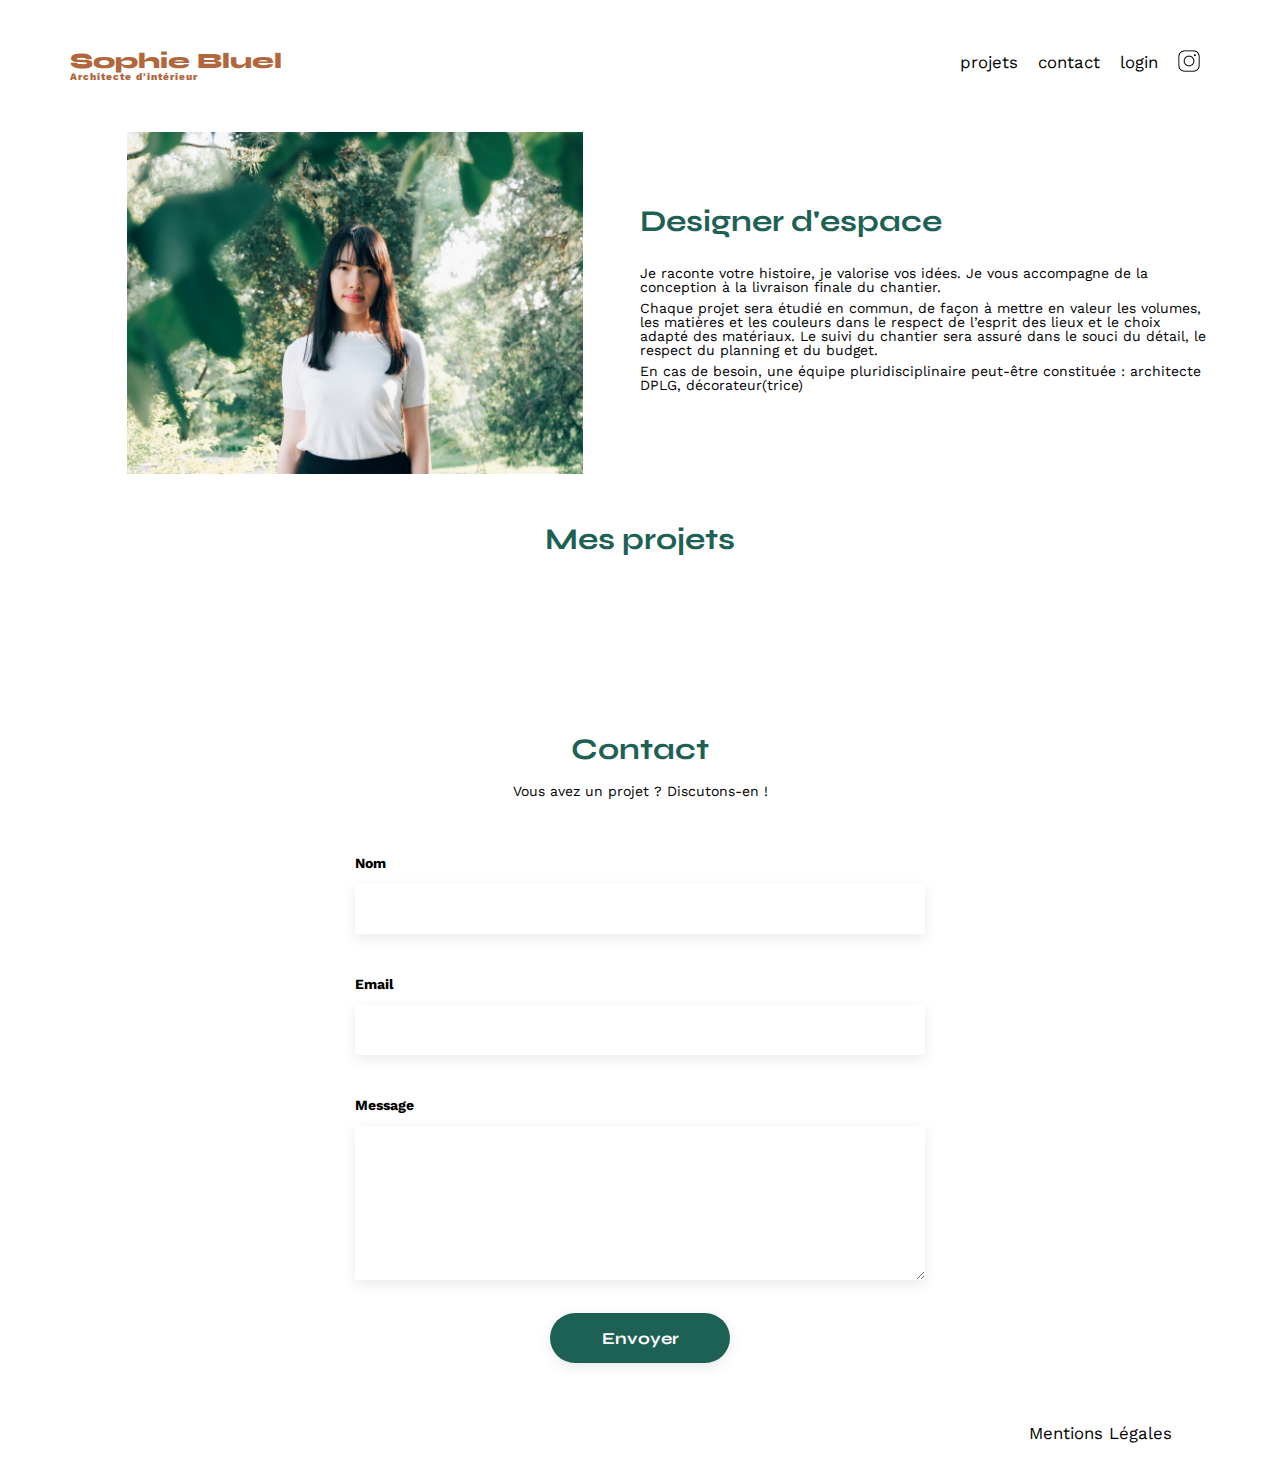
==== commit f1a4299f: "Add files via upload" ====
--- a/FrontEnd/index.html
+++ b/FrontEnd/index.html
@@ -95,8 +95,9 @@
 					<!-- Les projets seront insérés ici dynamiquement -->
 				</div>
 			</section>
+			<hr class="lignemodale">
 
-			<button onclick="openModal2()">Ouvrir la modale2</button>
+			<button onclick="openModal2()" class="buttonmodale">Ajouter une photo</button>
 		</div>
 	</div>
 	<!-- Fin Modale 1-->
@@ -134,11 +135,13 @@
 
 					<label for="categoryId">Catégorie</label>
 					<select id="categoryId" name="categoryId" class="categoryId" required>
-						<option value=""></option>
+						<!--  	<option value=""></option>
 						<option value="1">Objets</option>
 						<option value="2">Appartements</option>
-						<option value="3">Hotels & restaurants</option>
+						<option value="3">Hotels & restaurants</option>-->
 					</select><br>
+
+					<hr class="lignemodale">
 
 					<button type="submit" class="buttonmodale">Valider</button>
 				</form>
--- a/FrontEnd/assets/style.css
+++ b/FrontEnd/assets/style.css
@@ -153,6 +153,7 @@
 
 .gallery img {
 	width: 100%;
+	height: 100%;
 
 }
 #contact {
@@ -388,7 +389,7 @@
 
 .gallery-modale {
     display: grid;
-    grid-template-columns: repeat(auto-fill, minmax(200px, 1fr));
+	grid-template-columns: repeat(5, 1fr);
     gap: 16px;
 }
 
@@ -399,20 +400,19 @@
 }
 
 .gallery-modale img {
-    width: 100%;
-    border-radius: 8px;
+    width: 76.61px;
+	height: 102.57px;
     display: block;
 }
 
 .delete-icon {
     position: absolute;
     top: 8px;
-    right: 8px;
+    right: 29px;
     background: #000;
     border: none;
-    padding: 8px;
+    padding: 0.4em;
     cursor: pointer;
-    box-shadow: 0 2px 4px rgba(0, 0, 0, 0.2);
     display: flex;
     align-items: center;
     justify-content: center;
@@ -420,8 +420,8 @@
 
 .delete-icon i {
     color: rgb(255, 255, 255); /* Couleur de la corbeille */
-    font-size: 1.2rem;
-}
+	width: 9px;
+	height: 11px;}
 
 .categoryId {
 	width: 420px; 
@@ -513,4 +513,81 @@
 		font-size: 40px;
 	}
 
-	+	
+/* Modale1 */
+
+.modal {
+    display: none; 
+    position: fixed;
+    top: 50%;
+    left: 50%;
+    transform: translate(-50%, -50%);
+    width: 630px; 
+    max-height: 90%; 
+    overflow: auto; 
+    background-color: #fff; 
+    border-radius: 8px; 
+    box-shadow: 0 4px 10px rgba(0, 0, 0, 0.2); 
+    z-index: 1000; 
+}
+
+.modal-content {
+    background-color: #fff;
+    border: 1px solid #000000;
+	padding: 20px;
+
+}
+
+.close {
+    color: #000000;
+    font-size: 50px;
+	position: absolute;
+    top: 10;
+}
+
+.close:hover,
+.close:focus {
+    color: rgb(255, 0, 0);
+    text-decoration: none;
+    cursor: pointer;
+}
+
+/* Fin Modale1 */
+
+
+/* Modale2 */
+
+.modal2 {
+    display: none; 
+    position: fixed;
+    top: 50%;
+    left: 50%;
+    transform: translate(-50%, -50%);
+    width: 630px; 
+    max-height: 90%; 
+    overflow: auto; 
+	background-color: #fff;  
+    border-radius: 8px; 
+    box-shadow: 0 4px 10px rgba(0, 0, 0, 0.2); 
+    z-index: 1000; 
+};
+
+.modal2-content {
+    background-color: #fff;
+    border: 1px solid #000000;
+
+}
+
+.close2 {
+    color: #000000;
+    font-size: 50px;
+}
+
+.close2:hover,
+.close2:focus {
+    color: rgb(255, 0, 0);
+    text-decoration: none;
+    cursor: pointer;
+}
+
+/* Fin Modale2 */